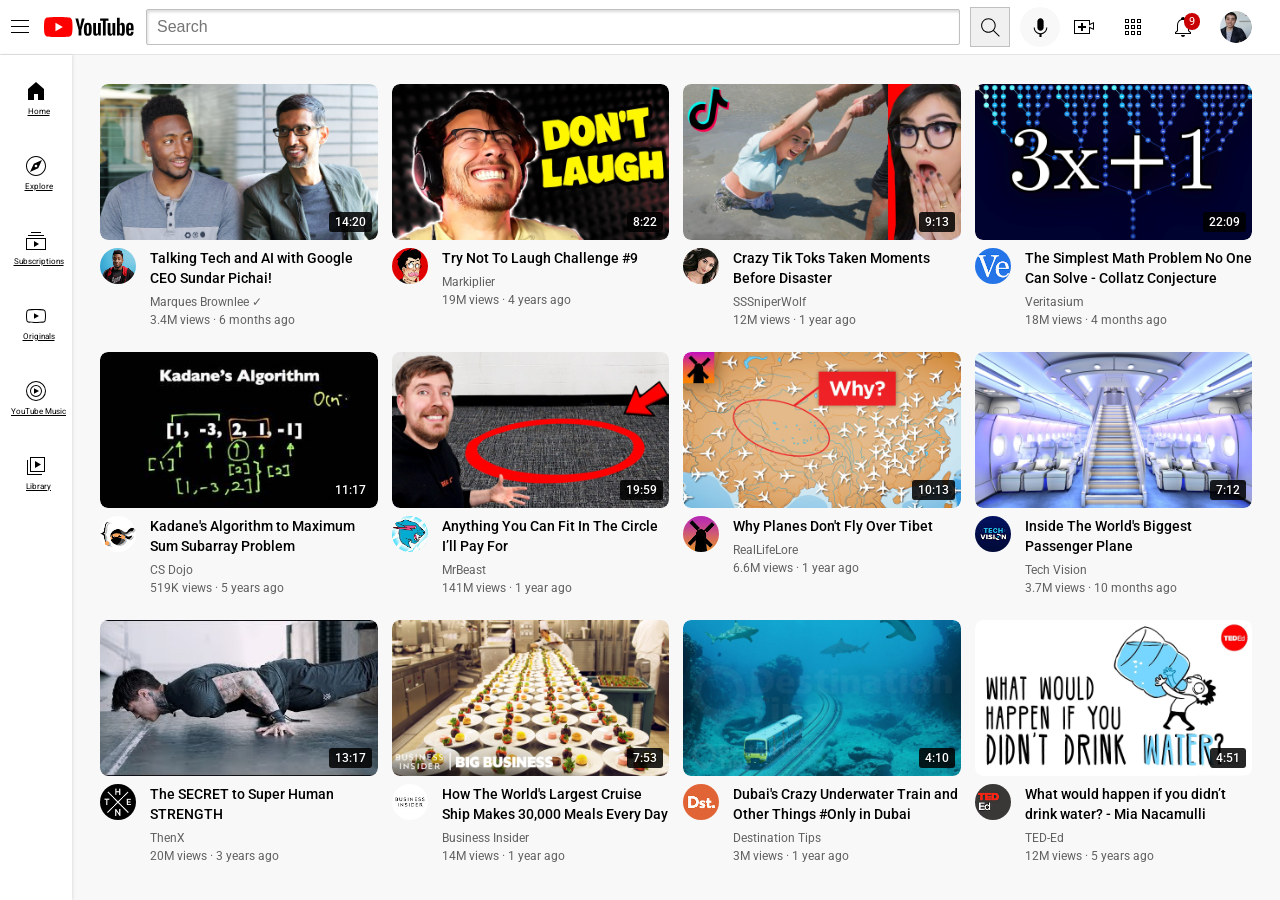
==== Index.html @ 8865a195 "Add files via upload" ====
<!DOCTYPE html>
<html lang="en">

<head>
<meta charset="UTF-8">
<meta name="viewport" content="width=device-width, initial-scale=1.0">

<title>YouTube Clone</title>

<link rel="icon" type="image/svg+xml" href="Icons/youtube-logo.svg">

<link rel="preconnect" href="https://fonts.googleapis.com">
<link rel="preconnect" href="https://fonts.gstatic.com" crossorigin>

<link href="https://fonts.googleapis.com/css2?family=Roboto:wght@300;400;500;700&display=swap" rel="stylesheet">

<link rel="stylesheet" href="General.css">
<link rel="stylesheet" href="Header.css">
<link rel="stylesheet" href="Sidebar.css">
<link rel="stylesheet" href="Video.css">

</head>

<body>

<header class="header">

  <div class="left-section">
    <img class="hamburger-menu" src="hamburger-menu.svg" alt="Menu">
    <img class="youtube-logo" src="youtube-logo.svg" alt="YouTube Logo">
  </div>

  <div class="middle-section">

  <input class="search-bar" type="text" placeholder="Search" aria-label="Search">

    <button class="search-button">
      <img class="search-icon" src="search.svg" alt="Search">
      <span class="tooltip">Search</span>
    </button>

    <button class="voice-search-button">
      <img class="voice-search-icon" src="voice-search-icon.svg" alt="Voice Search">
      <span class="tooltip">Search with voice</span>
    </button>

  </div>

  <div class="right-section">

    <div class="upload-icon-container">
      <img class="upload-icon" src="upload.svg" alt="Create">
      <span class="tooltip">Create</span>
    </div>

    <div class="youtube-app-icon-container">
      <img class="youtube-app-icon" src="youtube-apps.svg" alt="Apps">
      <span class="tooltip">YouTube Apps</span>
    </div>

    <div class="notification-icon-container">
      <img class="notification-icon" src="notifications.svg" alt="Notifications">
      <span class="notification-count">9</span>
      <span class="tooltip">Notifications</span>
    </div>

    <img class="channel-pic-icon" src="my-channel.jpeg" alt="Profile">

  </div>

</header>


<nav class="sidebar">

<a class="sidebar-link" href="#">
  <img src="home.svg" alt="Home">
  <span>Home</span>
</a>

<a class="sidebar-link" href="#">
  <img src="explore.svg" alt="Explore">
  <span>Explore</span>
</a>

<a class="sidebar-link" href="#">
  <img src="subscriptions.svg" alt="Subscriptions">
  <span>Subscriptions</span>
</a>

<a class="sidebar-link" href="#">
  <img src="originals.svg" alt="Originals">
  <span>Originals</span>
</a>

<a class="sidebar-link" href="#">
  <img src="youtube-music.svg" alt="YouTube Music">
  <span>YouTube Music</span>
</a>

<a class="sidebar-link" href="#">
  <img src="library.svg" alt="Library">
  <span>Library</span>
</a>

</nav>


<main>

<section class="video-grid">


<!-- VIDEO 1 -->
<div class="video-preview">

  <div class="thumbnail-row">
    <img class="thumbnail" src="thumbnail-1.webp" loading="lazy" alt="Brownlee">
    <div class="video-time">14:20</div>
  </div>

  <div class="video-info-grid">
     <div class="channel-pictures">
            <img class="profile-picture" src="channel-1.jpeg" alt="Brownlee">
          </div>


    <div class="video-info">
      <p class="video-title">Talking Tech and AI with Google CEO Sundar Pichai!</p>
      <p class="video-author">Marques Brownlee ✓</p>
      <p class="video-stats">3.4M views · 6 months ago</p>
    </div>

  </div>

</div>


<!-- VIDEO 2 -->
<div class="video-preview">

  <div class="thumbnail-row">
    <img class="thumbnail" src="thumbnail-2.webp" loading="lazy" alt="Markiplier">
    <div class="video-time">8:22</div>
  </div>

  <div class="video-info-grid">
     <div class="channel-pictures">
            <img class="profile-picture" src="channel-2.jpeg" alt="Markiplier">
          </div>


    <div class="video-info">
      <p class="video-title">Try Not To Laugh Challenge #9</p>
      <p class="video-author">Markiplier</p>
      <p class="video-stats">19M views · 4 years ago</p>
    </div>

  </div>

</div>


<!-- VIDEO 3 -->
<div class="video-preview">

  <div class="thumbnail-row">
    <img class="thumbnail" src="thumbnail-3.webp" loading="lazy" alt="SSSniperWolf">
    <div class="video-time">9:13</div>
  </div>

  <div class="video-info-grid">
      <div class="channel-pictures">
            <img class="profile-picture" src="channel-3.jpeg" alt="SSSniperWolf">
          </div>


    <div class="video-info">
      <p class="video-title">Crazy Tik Toks Taken Moments Before Disaster</p>
      <p class="video-author">SSSniperWolf</p>
      <p class="video-stats">12M views · 1 year ago</p>
    </div>

  </div>

</div>


<!-- VIDEO 4 -->
<div class="video-preview">

  <div class="thumbnail-row">
    <img class="thumbnail" src="maxresdefault-4.jpg" loading="lazy" alt="Veritasium">
    <div class="video-time">22:09</div>
  </div>

  <div class="video-info-grid">
      <div class="channel-pictures">
            <img class="profile-picture" src="channel-4.jpeg" alt="Veritasium">
          </div>
 

    <div class="video-info">
      <p class="video-title">The Simplest Math Problem No One Can Solve - Collatz Conjecture</p>
      <p class="video-author">Veritasium</p>
      <p class="video-stats">18M views · 4 months ago</p>
    </div>

  </div>

</div>


<!-- VIDEO 5 -->
<div class="video-preview">

  <div class="thumbnail-row">
    <img class="thumbnail" src="mqdefault-5.jpg" loading="lazy" alt="CS Dojo">
    <div class="video-time">11:17</div>
  </div>

  <div class="video-info-grid">
    <div class="channel-pictures">
            <img class="profile-picture" src="channel-5.jpeg" alt="CS Dojo">
          </div>


    <div class="video-info">
      <p class="video-title">Kadane's Algorithm to Maximum Sum Subarray Problem</p>
      <p class="video-author">CS Dojo</p>
      <p class="video-stats">519K views · 5 years ago</p>
     </div>
       
  </div>
  
</div>

      <div class="video-preview">
        <div class="thumbnail-row">
          <img class="thumbnail" src="maxresdefault-6.jpg" loading="lazy" alt="MrBeast video thumbnail">
          <div class="video-time">19:59</div>
        </div>
        <div class="video-info-grid">
          <div class="channel-pictures">
            <img class="profile-picture" src="channel-6.jpeg" alt="MrBeast">
          </div>
          <div class="video-info">
            <p class="video-title">Anything You Can Fit In The Circle I’ll Pay For</p>
            <p class="video-author">MrBeast</p>
            <p class="video-stats">141M views · 1 year ago</p>
          </div>
        </div>
      </div>


      <div class="video-preview">
        <div class="thumbnail-row">
          <img class="thumbnail" src="maxresdefault-7.jpg" loading="lazy" alt="RealLifeLore video thumbnail">
          <div class="video-time">10:13</div>
        </div>
        <div class="video-info-grid">
          <div class="channel-pictures">
            <img class="profile-picture" src="channel-7.jpeg" alt="RealLifeLore">
          </div>
          <div class="video-info">
            <p class="video-title">Why Planes Don't Fly Over Tibet</p>
            <p class="video-author">RealLifeLore</p>
            <p class="video-stats">6.6M views · 1 year ago</p>
          </div>
        </div>
      </div>

 
      <div class="video-preview">
        <div class="thumbnail-row">
          <img class="thumbnail" src="maxresdefault-8.jpg" loading="lazy" alt="Tech Vision video thumbnail">
          <div class="video-time">7:12</div>
        </div>
        <div class="video-info-grid">
          <div class="channel-pictures">
            <img class="profile-picture" src="channel-8.jpeg" alt="Tech Vision">
          </div>
          <div class="video-info">
            <p class="video-title">Inside The World's Biggest Passenger Plane</p>
            <p class="video-author">Tech Vision</p>
            <p class="video-stats">3.7M views · 10 months ago</p>
          </div>
        </div>
      </div>


      <div class="video-preview">
        <div class="thumbnail-row">
          <img class="thumbnail" src="mqdefault-9.jpg" loading="lazy" alt="ThenX video thumbnail">
          <div class="video-time">13:17</div>
        </div>
        <div class="video-info-grid">
          <div class="channel-pictures">
            <img class="profile-picture" src="channel-9.jpeg" alt="ThenX">
          </div>
          <div class="video-info">
            <p class="video-title">The SECRET to Super Human STRENGTH</p>
            <p class="video-author">ThenX</p>
            <p class="video-stats">20M views · 3 years ago</p>
          </div>
        </div>
      </div>


      <div class="video-preview">
        <div class="thumbnail-row">
          <img class="thumbnail" src="maxresdefault-10.jpg" loading="lazy" alt="Business Insider video thumbnail">
          <div class="video-time">7:53</div>
        </div>
        <div class="video-info-grid">
          <div class="channel-pictures">
            <img class="profile-picture" src="channel-10.jpeg" alt="Business Insider">
          </div>
          <div class="video-info">
            <p class="video-title">How The World's Largest Cruise Ship Makes 30,000 Meals Every Day</p>
            <p class="video-author">Business Insider</p>
            <p class="video-stats">14M views · 1 year ago</p>
          </div>
        </div>
      </div>


      <div class="video-preview">
        <div class="thumbnail-row">
          <img class="thumbnail" src="maxresdefault-11.jpg" loading="lazy" alt="Destination Tips video thumbnail">
          <div class="video-time">4:10</div>
        </div>
        <div class="video-info-grid">
          <div class="channel-pictures">
            <img class="profile-picture" src="channel-11.jpeg" alt="Destination Tips">
          </div>
          <div class="video-info">
            <p class="video-title">Dubai's Crazy Underwater Train and Other Things #Only in Dubai</p>
            <p class="video-author">Destination Tips</p>
            <p class="video-stats">3M views · 1 year ago</p>
          </div>
        </div>
      </div>


<div class="video-preview">
  <div class="thumbnail-row">
    <img class="thumbnail" src="maxresdefault-12.jpg" loading="lazy" alt="TED-Ed video thumbnail">
    <div class="video-time">4:51</div>
  </div>

  <div class="video-info-grid">
    <div class="channel-pictures">
      <img class="profile-picture" src="channel-12.jpeg" alt="TED-Ed">
    </div>

    <div class="video-info">
      <p class="video-title">What would happen if you didn’t drink water? - Mia Nacamulli</p>
      <p class="video-author">TED-Ed</p>
      <p class="video-stats">12M views · 5 years ago</p>
    </div>
  </div>
</div>

</section>
</main>
</body>
</html>
---- General.css ----
*,
*::before,
*::after{
  box-sizing: border-box;
  margin: 0;
  padding: 0;
}




body{
  font-family: Roboto, Arial, sans-serif;
  background-color: rgb(248,248,248);
  margin: 0;
  padding: 80px 24px 0 96px;
}




p{
  margin: 0;
  line-height: 1.4;
}
---- Header.css ----
.header{
  display: flex;
  align-items: center;
  justify-content: space-between;
  padding: 0 8px;
  height: 55px;
  position: fixed;
  top:0;
  left:0;
  right:0;

  background-color: white;
  border-bottom: 1px solid rgb(228,228,228);
  z-index: 100;
  gap:12px;
}



.left-section{
  display:flex;
  align-items:center;
  gap:12px;
}

.hamburger-menu{
  height:24px;
  cursor:pointer;
}

.youtube-logo{
  height:20px;
  cursor:pointer;
}



.middle-section{
  flex:1;
  min-width:0;
  display:flex;
  align-items:center;
  gap:10px;
}



.search-bar{
  flex:1;
  height:36px;
  padding-left:10px;
  font-size:16px;
  border:1px solid rgb(192,192,192);
  border-radius:2px;
  box-shadow: inset 1px 2px 3px rgba(0,0,0,0.15);
  outline:none;
}

.search-bar::placeholder{
  font-size:16px;
}

.search-bar:focus{
  border-color:rgb(100,100,255);
  box-shadow:0 0 4px rgba(100,100,255,0.5);
}



.search-button{
  height:40px;
  width:40px;
  border:1px solid rgb(192,192,192);
  background-color:rgb(240,240,240);
  display:flex;
  align-items:center;
  justify-content:center;
  cursor:pointer;
  position:relative;
}

.search-icon{
  height:25px;
}


.voice-search-button{
  height:40px;
  width:40px;
  border-radius:20px;
  border:none;
  background-color:rgb(248,248,248);
  display:flex;
  align-items:center;
  justify-content:center;
  cursor:pointer;
}

.voice-search-button:hover{
  background-color:rgb(230,230,230);
}

.voice-search-icon{
  height:25px;
}



.right-section{
  display:flex;
  align-items:center;
  justify-content:space-between;
  width:180px;
  margin-right:20px;
  flex-shrink:0;
  gap:12px;
}



.upload-icon,
.youtube-app-icon,
.notification-icon{
  height:24px;
  cursor:pointer;
  transition: transform 0.2s ease, background-color 0.2s ease;
}

.upload-icon:hover,
.youtube-app-icon:hover,
.notification-icon:hover{
  transform:scale(1.1);
  background-color:rgb(230,230,230);
}



.channel-pic-icon{
  height:32px;
  border-radius:50%;
}



.notification-icon-container{
  position:relative;
}

.notification-count{
  position:absolute;
  top:-2px;
  right:-5px;
  background-color:rgb(200,0,0);
  color:white;
  font-size:11px;
  padding:2px 5px;
  border-radius:10px;
}



.search-button,
.voice-search-button,
.upload-icon-container,
.youtube-app-icon-container,
.notification-icon-container{
  position:relative;
  display:flex;
  align-items:center;
  justify-content:center;
}

.tooltip{
  position:absolute;
  bottom:-30px;
  background-color:grey;
  color:white;
  padding:4px 8px;
  border-radius:2px;
  font-size:12px;
  opacity:0;
  transition:opacity 0.15s;
  pointer-events:none;
  white-space:nowrap;
  font-family:Roboto, Arial;
}

.search-button:hover .tooltip,
.voice-search-button:hover .tooltip,
.upload-icon-container:hover .tooltip,
.youtube-app-icon-container:hover .tooltip,
.notification-icon-container:hover .tooltip{
  opacity:1;
}


@media (max-width:600px){

  .middle-section{
    flex:1;
    min-width:0;
  }

  .search-bar{
    font-size:14px;
    padding-left:6px;
  }

  .right-section{
    width:120px;
    margin-right:10px;
  }

}
---- Sidebar.css ----
.sidebar {
  position: fixed;
  top: 55px; 
  left: 0;
  bottom: 0;
  width: 72px; 
  background-color: white;
  z-index: 200;
  box-shadow: 1px 0 3px rgba(0, 0, 0, 0.1);
  display: flex;
  flex-direction: column;
  align-items: center;
  padding-top: 5px;
  overflow-x: hidden;
  overflow-y: auto;
  -webkit-overflow-scrolling: touch; 
}


.sidebar-link {
  width: 100%;
  height: 74px;
  display: flex;
  align-items: center;
  justify-content: center;
  margin-bottom: 1px;
  padding: 0 12px;
  cursor: pointer;
  transition: background 0.2s, transform 0.2s;
  flex-shrink: 0;
  background-color: white;
  border-radius: 8px 0 0 8px;
  flex-direction: column;
  color:black;
  
}

.sidebar-link:hover {
  background-color: rgb(235,235,235);
  transform: translateX(2px);
}

.sidebar-link.active {
  background-color: white;
  color: white;
}


.sidebar-link img {
  width: 24px;
  height: 24px;
  display: block;
  margin-bottom: 4px;
}

 
 .sidebar-link div{
   font-size:10px;
 }

.sidebar-link span {
  margin-left: 5px;
  font-size: 8px;
  white-space: nowrap;
  
}


.sidebar-link:hover span {
  display: inline;
}


.sidebar::-webkit-scrollbar {
  width: 6px;
}

.sidebar::-webkit-scrollbar-track {
  background: rgba(0, 0, 0, 0.05);
}

.sidebar::-webkit-scrollbar-thumb {
  background-color: rgba(0, 0, 0, 0.2);
  border-radius: 3px;
  transition: background 0.2s;
}

.sidebar::-webkit-scrollbar-thumb:hover {
  background-color: rgba(0, 0, 0, 0.4);
}
---- Video.css ----
.video-grid {
  display: grid;
  grid-template-columns: repeat(auto-fit, minmax(180px, 1fr));
  gap: 32px 16px;
}

@media (max-width: 750px) {
  .video-grid {
    gap: 16px 6px;
   grid-template-columns: 1fr 1fr ;
  }
}

@media (max-width: 751px) and (min-width:9999px){
    .video-grid {
    gap: 16px 6px;
   grid-template-columns: 1fr 1fr ;
  }
}

@media(min-width:1000px){
  .video-grid{
    gap: 16px 6px;
   grid-template-columns: 1fr 1fr 1fr 1fr;
  }
}


.video-preview {
  display: flex;
  flex-direction: column;
  padding: 4px;
  border-radius: 10px;
  overflow: hidden;
  cursor: pointer;
  transition: transform 0.25s ease, box-shadow 0.25s ease;
}

.video-preview:hover {
  transform: scale(1.03);
  box-shadow: 0 6px 18px rgba(0,0,0,0.15);
}

.video-preview:focus {
  outline: 2px solid #0f9d58;
  outline-offset: 2px;
}




.thumbnail-row {
  position: relative;
  margin-bottom: 8px;
  overflow: hidden;
  border-radius: 8px;
}

.thumbnail {
  width: 100%;
  display: block;
  border-radius: 8px;
  cursor: pointer;
  object-fit: cover;
  transition: opacity 0.2s ease, box-shadow 0.2s ease;
}

.thumbnail:hover {
  opacity: 0.9;
  box-shadow: 0 4px 12px rgba(0,0,0,0.15);
}



.video-time {
  position: absolute;
  bottom: 8px;
  right: 6px;
  padding: 3px 6px;
  font-size: 12px;
  font-weight: 500;
  color: white;
  background: rgba(0,0,0,0.85);
  border-radius: 3px;
  text-shadow: 0 1px 2px rgba(0,0,0,0.6);
  transition: transform 0.2s ease, background 0.2s ease;
}

.video-time:hover {
  transform: scale(1.05);
  background: rgba(0,0,0,0.95);
}

@media (max-width: 320px) {
  .video-time {
    font-size: 11px;
    padding: 2px 4px;
  }
}




.video-info-grid {
  display: grid;
  grid-template-columns: 40px 1fr;
  column-gap: 10px;
  align-items: start;
}

.profile-picture {
  width: 36px;
  border-radius: 50%;
}

.video-info {
  display: flex;
  flex-direction: column;
}



.video-title {
  display: -webkit-box;
  -webkit-line-clamp: 2;
  -webkit-box-orient: vertical;

  overflow: hidden;
  text-overflow: ellipsis;

  font-size: 14px;
  font-weight: 500;
  line-height: 20px;

  margin-bottom: 6px;
  cursor: pointer;
}

@media (max-width: 320px) {
  .video-title {
    font-size: 13px;
  }
}

.video-author,
.video-stats {
  font-size: 12px;
  color: rgb(96,96,96);
  line-height: 16px;
}

.video-author {
  margin-bottom: 2px;
}

.video-stats {
  white-space: nowrap;
  overflow: hidden;
  text-overflow: ellipsis;
}
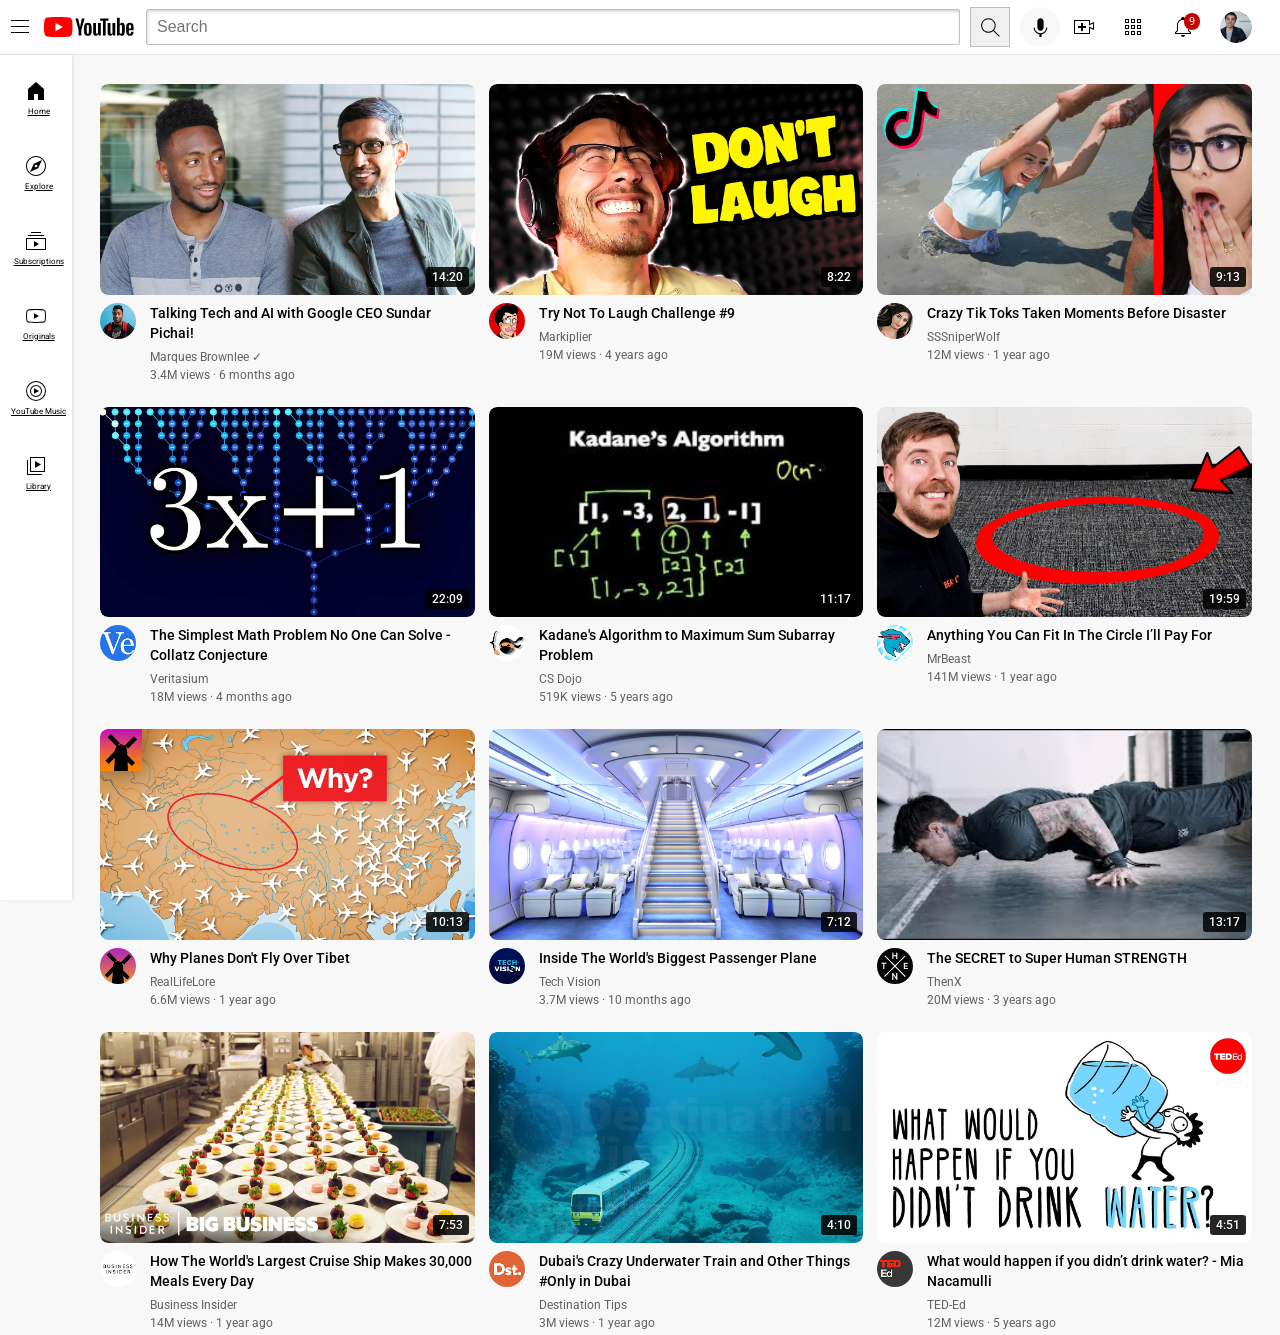
==== commit cd4bb753: "Add files via upload" ====
--- a/Index.html
+++ b/Index.html
@@ -115,14 +115,20 @@
 <div class="video-preview">
 
   <div class="thumbnail-row">
+    <a href="https://m.youtube.com/watch?v=n2RNcPRtAiY" class="card p-small">
     <img class="thumbnail" src="thumbnail-1.webp" loading="lazy" alt="Brownlee">
+   </a>
     <div class="video-time">14:20</div>
-  </div>
-
-  <div class="video-info-grid">
+    
+  </div>
+
+  <div class="video-info-grid">
+    
      <div class="channel-pictures">
+        <a href="https://m.youtube.com/c/mkbhd" class="card p-small">
             <img class="profile-picture" src="channel-1.jpeg" alt="Brownlee">
-          </div>
+     </a>
+       </div>
 
 
     <div class="video-info">
@@ -140,13 +146,18 @@
 <div class="video-preview">
 
   <div class="thumbnail-row">
+    <a href="https://m.youtube.com/watch?v=mP0RAo9SKZk" class="card p-small">
     <img class="thumbnail" src="thumbnail-2.webp" loading="lazy" alt="Markiplier">
     <div class="video-time">8:22</div>
-  </div>
-
-  <div class="video-info-grid">
+    </a>
+</div>
+
+  <div class="video-info-grid">
+
      <div class="channel-pictures">
+              <a href="https://m.youtube.com/@markiplier" class="card p-small">
             <img class="profile-picture" src="channel-2.jpeg" alt="Markiplier">
+      </a>
           </div>
 
 
@@ -160,20 +171,23 @@
 
 </div>
 
-
-<!-- VIDEO 3 -->
-<div class="video-preview">
-
-  <div class="thumbnail-row">
-    <img class="thumbnail" src="thumbnail-3.webp" loading="lazy" alt="SSSniperWolf">
-    <div class="video-time">9:13</div>
-  </div>
-
-  <div class="video-info-grid">
-      <div class="channel-pictures">
-            <img class="profile-picture" src="channel-3.jpeg" alt="SSSniperWolf">
-          </div>
-
+<!-- VIDEO 3 FIXED -->
+<div class="video-preview">
+
+  <div class="thumbnail-row">
+    <a href="https://m.youtube.com/watch?v=FgjPQQeTh1w">
+      <img class="thumbnail" src="thumbnail-3.webp" loading="lazy" alt="SSSniperWolf">
+      <div class="video-time">9:13</div>
+    </a>
+  </div>
+
+  <div class="video-info-grid">
+
+    <div class="channel-pictures">
+      <a href="https://m.youtube.com/@SSSniperWolf">
+        <img class="profile-picture" src="channel-3.jpeg" alt="SSSniperWolf">
+      </a>
+    </div>
 
     <div class="video-info">
       <p class="video-title">Crazy Tik Toks Taken Moments Before Disaster</p>
@@ -182,23 +196,26 @@
     </div>
 
   </div>
-
-</div>
-
-
-<!-- VIDEO 4 -->
-<div class="video-preview">
-
-  <div class="thumbnail-row">
-    <img class="thumbnail" src="maxresdefault-4.jpg" loading="lazy" alt="Veritasium">
-    <div class="video-time">22:09</div>
-  </div>
-
-  <div class="video-info-grid">
-      <div class="channel-pictures">
-            <img class="profile-picture" src="channel-4.jpeg" alt="Veritasium">
-          </div>
- 
+</div>
+
+
+<!-- VIDEO 4 FIXED (class name error fixed) -->
+<div class="video-preview">
+
+  <div class="thumbnail-row">
+    <a href="https://m.youtube.com/watch?v=094y1Z2wpJg">
+      <img class="thumbnail" src="maxresdefault-4.jpg" loading="lazy" alt="Veritasium">
+      <div class="video-time">22:09</div>
+    </a>
+  </div>
+
+  <div class="video-info-grid">
+    
+    <div class="channel-pictures"> <!-- FIXED CLASS -->
+      <a href="https://m.youtube.com/@veritasium">
+        <img class="profile-picture" src="channel-4.jpeg" alt="Veritasium">
+      </a>
+    </div>
 
     <div class="video-info">
       <p class="video-title">The Simplest Math Problem No One Can Solve - Collatz Conjecture</p>
@@ -207,42 +224,51 @@
     </div>
 
   </div>
-
-</div>
-
-
-<!-- VIDEO 5 -->
-<div class="video-preview">
-
-  <div class="thumbnail-row">
-    <img class="thumbnail" src="mqdefault-5.jpg" loading="lazy" alt="CS Dojo">
-    <div class="video-time">11:17</div>
-  </div>
-
-  <div class="video-info-grid">
+</div>
+
+
+<!-- VIDEO 5 FIXED -->
+<div class="video-preview">
+
+  <div class="thumbnail-row">
+    <a href="https://m.youtube.com/watch?v=86CQq3pKSUw">
+      <img class="thumbnail" src="mqdefault-5.jpg" loading="lazy" alt="CS Dojo">
+      <div class="video-time">11:17</div>
+    </a>
+  </div>
+
+  <div class="video-info-grid">
+
     <div class="channel-pictures">
-            <img class="profile-picture" src="channel-5.jpeg" alt="CS Dojo">
-          </div>
-
+      <a href="https://m.youtube.com/@CSDojo">
+        <img class="profile-picture" src="channel-5.jpeg" alt="CS Dojo">
+      </a>
+    </div>
 
     <div class="video-info">
       <p class="video-title">Kadane's Algorithm to Maximum Sum Subarray Problem</p>
       <p class="video-author">CS Dojo</p>
       <p class="video-stats">519K views · 5 years ago</p>
-     </div>
+    </div>
+
+  </div>
+</div>
+
+
+      <div class="video-preview">
+
+        <div class="thumbnail-row">
+         <a href="https://m.youtube.com/watch?v=yXWw0_UfSFg" class="card p-small">
+          <img class="thumbnail" src="maxresdefault-6.jpg" loading="lazy" alt="MrBeast video thumbnail">
+        </a>
+          <div class="video-time">19:59</div>
+        </div>
        
-  </div>
-  
-</div>
-
-      <div class="video-preview">
-        <div class="thumbnail-row">
-          <img class="thumbnail" src="maxresdefault-6.jpg" loading="lazy" alt="MrBeast video thumbnail">
-          <div class="video-time">19:59</div>
-        </div>
-        <div class="video-info-grid">
-          <div class="channel-pictures">
+        <div class="video-info-grid">
+          <div class="channel-pictures">
+         <a href="https://m.youtube.com/@MrBeast" class="card p-small">
             <img class="profile-picture" src="channel-6.jpeg" alt="MrBeast">
+            </a>
           </div>
           <div class="video-info">
             <p class="video-title">Anything You Can Fit In The Circle I’ll Pay For</p>
@@ -255,12 +281,17 @@
 
       <div class="video-preview">
         <div class="thumbnail-row">
+        <a href="https://m.youtube.com/watch?v=fNVa1qMbF9Y" class="card p-small">
           <img class="thumbnail" src="maxresdefault-7.jpg" loading="lazy" alt="RealLifeLore video thumbnail">
+          </a>
           <div class="video-time">10:13</div>
         </div>
         <div class="video-info-grid">
           <div class="channel-pictures">
+          <a href="https://m.youtube.com/@RealLifeLore" class="card p-small"> 
             <img class="profile-picture" src="channel-7.jpeg" alt="RealLifeLore">
+            </a>
+            
           </div>
           <div class="video-info">
             <p class="video-title">Why Planes Don't Fly Over Tibet</p>
@@ -273,12 +304,16 @@
  
       <div class="video-preview">
         <div class="thumbnail-row">
+       <a href="https://m.youtube.com/watch?v=lFm4EM1juls&pp=0gcJCZoBo7VqN5tD" class="card p-small">
           <img class="thumbnail" src="maxresdefault-8.jpg" loading="lazy" alt="Tech Vision video thumbnail">
+         </a>
           <div class="video-time">7:12</div>
         </div>
         <div class="video-info-grid">
           <div class="channel-pictures">
+        <a href="https://m.youtube.com/@adin" class="card p-small">
             <img class="profile-picture" src="channel-8.jpeg" alt="Tech Vision">
+       </a>
           </div>
           <div class="video-info">
             <p class="video-title">Inside The World's Biggest Passenger Plane</p>
@@ -291,13 +326,17 @@
 
       <div class="video-preview">
         <div class="thumbnail-row">
+        <a href="https://m.youtube.com/watch?v=ixmxOlcrlUc&pp=0gcJCZoBo7VqN5tD" class="card p-small">
           <img class="thumbnail" src="mqdefault-9.jpg" loading="lazy" alt="ThenX video thumbnail">
+        </a>
           <div class="video-time">13:17</div>
         </div>
         <div class="video-info-grid">
           <div class="channel-pictures">
+          <a href="https://m.youtube.com/c/OFFICIALTHENXSTUDIOS" class="card p-small">
             <img class="profile-picture" src="channel-9.jpeg" alt="ThenX">
-          </div>
+           </a>
+       </div>
           <div class="video-info">
             <p class="video-title">The SECRET to Super Human STRENGTH</p>
             <p class="video-author">ThenX</p>
@@ -309,12 +348,16 @@
 
       <div class="video-preview">
         <div class="thumbnail-row">
+         <a href="https://m.youtube.com/watch?v=R2vXbFp5C9o" class="card p-small">
           <img class="thumbnail" src="maxresdefault-10.jpg" loading="lazy" alt="Business Insider video thumbnail">
+       </a>
           <div class="video-time">7:53</div>
         </div>
         <div class="video-info-grid">
           <div class="channel-pictures">
+          <a href="https://m.youtube.com/@BusinessInsider" class="card p-small"> 
             <img class="profile-picture" src="channel-10.jpeg" alt="Business Insider">
+       </a>
           </div>
           <div class="video-info">
             <p class="video-title">How The World's Largest Cruise Ship Makes 30,000 Meals Every Day</p>
@@ -327,12 +370,16 @@
 
       <div class="video-preview">
         <div class="thumbnail-row">
+         <a href="https://m.youtube.com/watch?v=0nZuYyXET3s" class="card p-small">
           <img class="thumbnail" src="maxresdefault-11.jpg" loading="lazy" alt="Destination Tips video thumbnail">
+        </a>
           <div class="video-time">4:10</div>
         </div>
         <div class="video-info-grid">
           <div class="channel-pictures">
+          <a href="https://m.youtube.com/@Destinationtips" class="card p-small">
             <img class="profile-picture" src="channel-11.jpeg" alt="Destination Tips">
+       </a>
           </div>
           <div class="video-info">
             <p class="video-title">Dubai's Crazy Underwater Train and Other Things #Only in Dubai</p>
@@ -345,13 +392,17 @@
 
 <div class="video-preview">
   <div class="thumbnail-row">
+     <a href="https://m.youtube.com/watch?v=9iMGFqMmUFs" class="card p-small">
     <img class="thumbnail" src="maxresdefault-12.jpg" loading="lazy" alt="TED-Ed video thumbnail">
+   </a>
     <div class="video-time">4:51</div>
   </div>
 
   <div class="video-info-grid">
     <div class="channel-pictures">
+     <a href="https://m.youtube.com/@TEDEd" class="card p-small">
       <img class="profile-picture" src="channel-12.jpeg" alt="TED-Ed">
+   </a>
     </div>
 
     <div class="video-info">
--- a/Video.css
+++ b/Video.css
@@ -23,7 +23,7 @@
 @media(min-width:1000px){
   .video-grid{
     gap: 16px 6px;
-   grid-template-columns: 1fr 1fr 1fr 1fr;
+   grid-template-columns: 1fr 1fr 1fr ;
   }
 }
 
